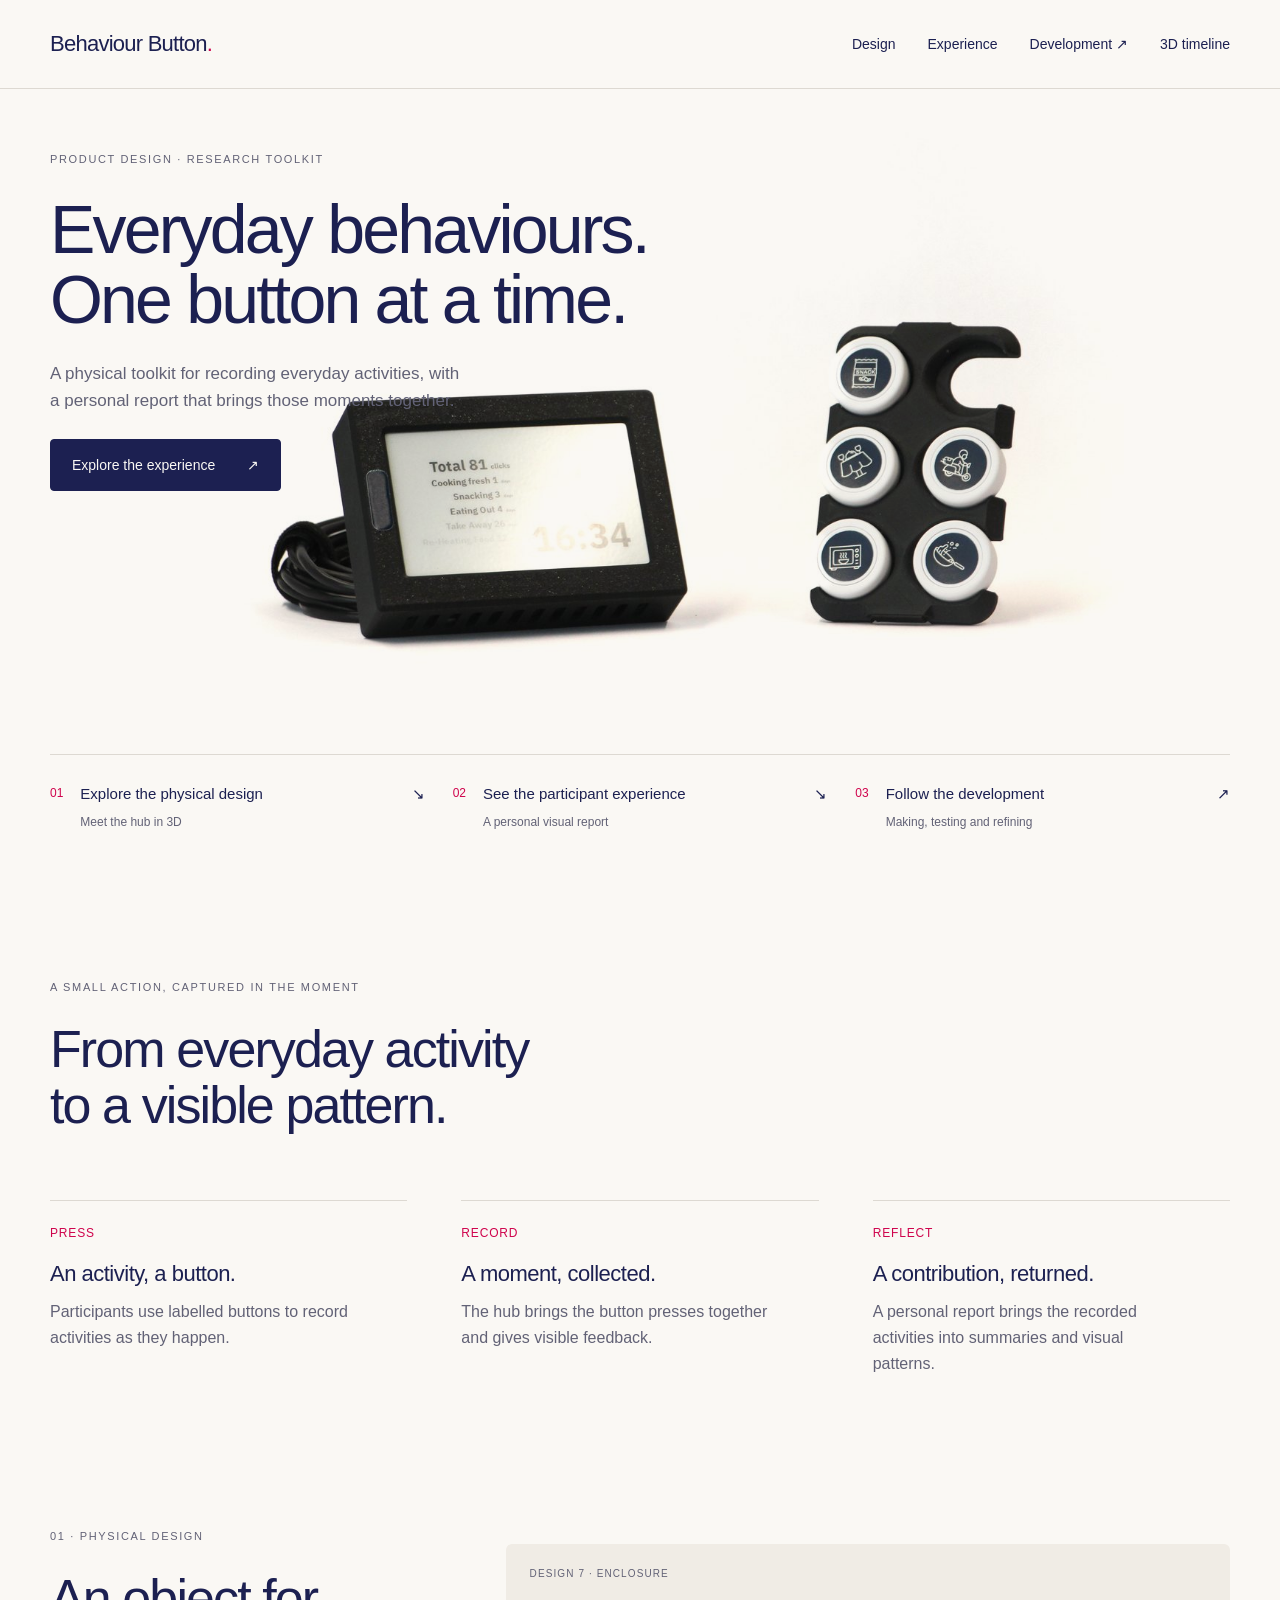
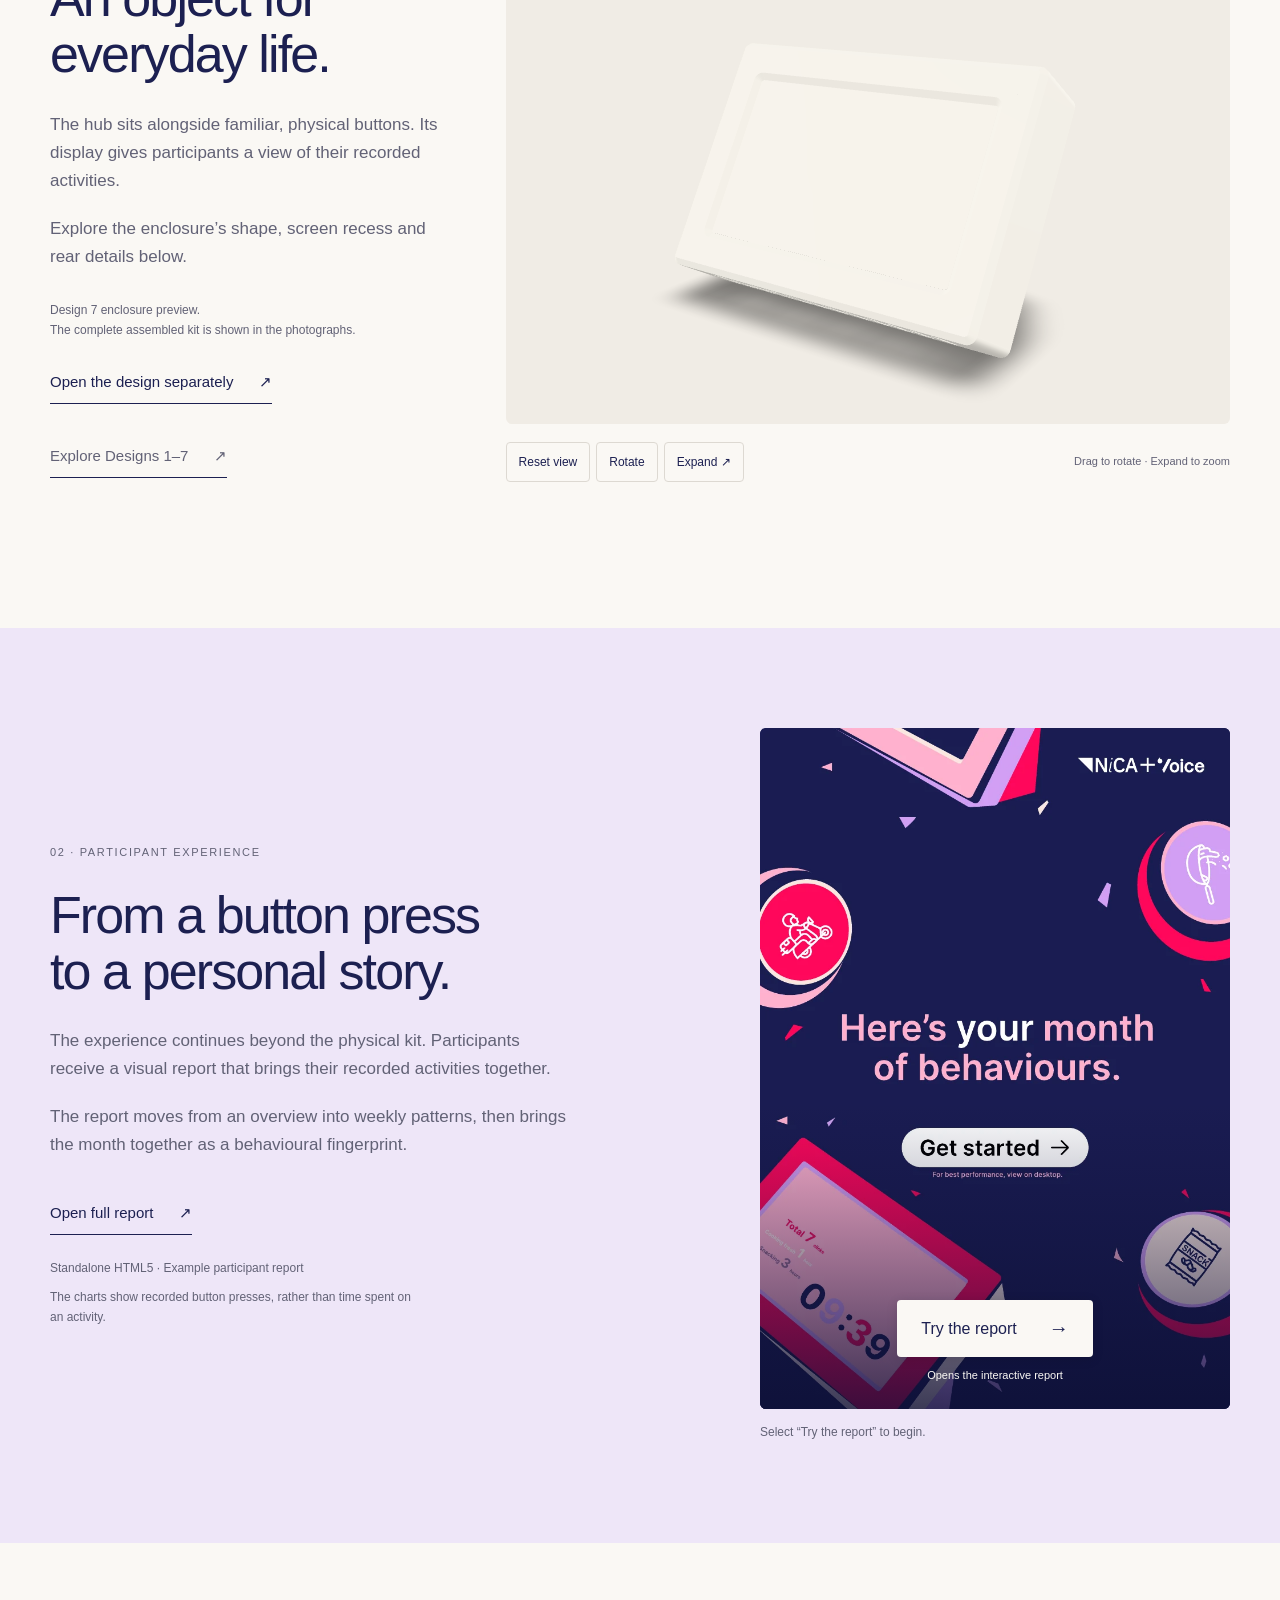
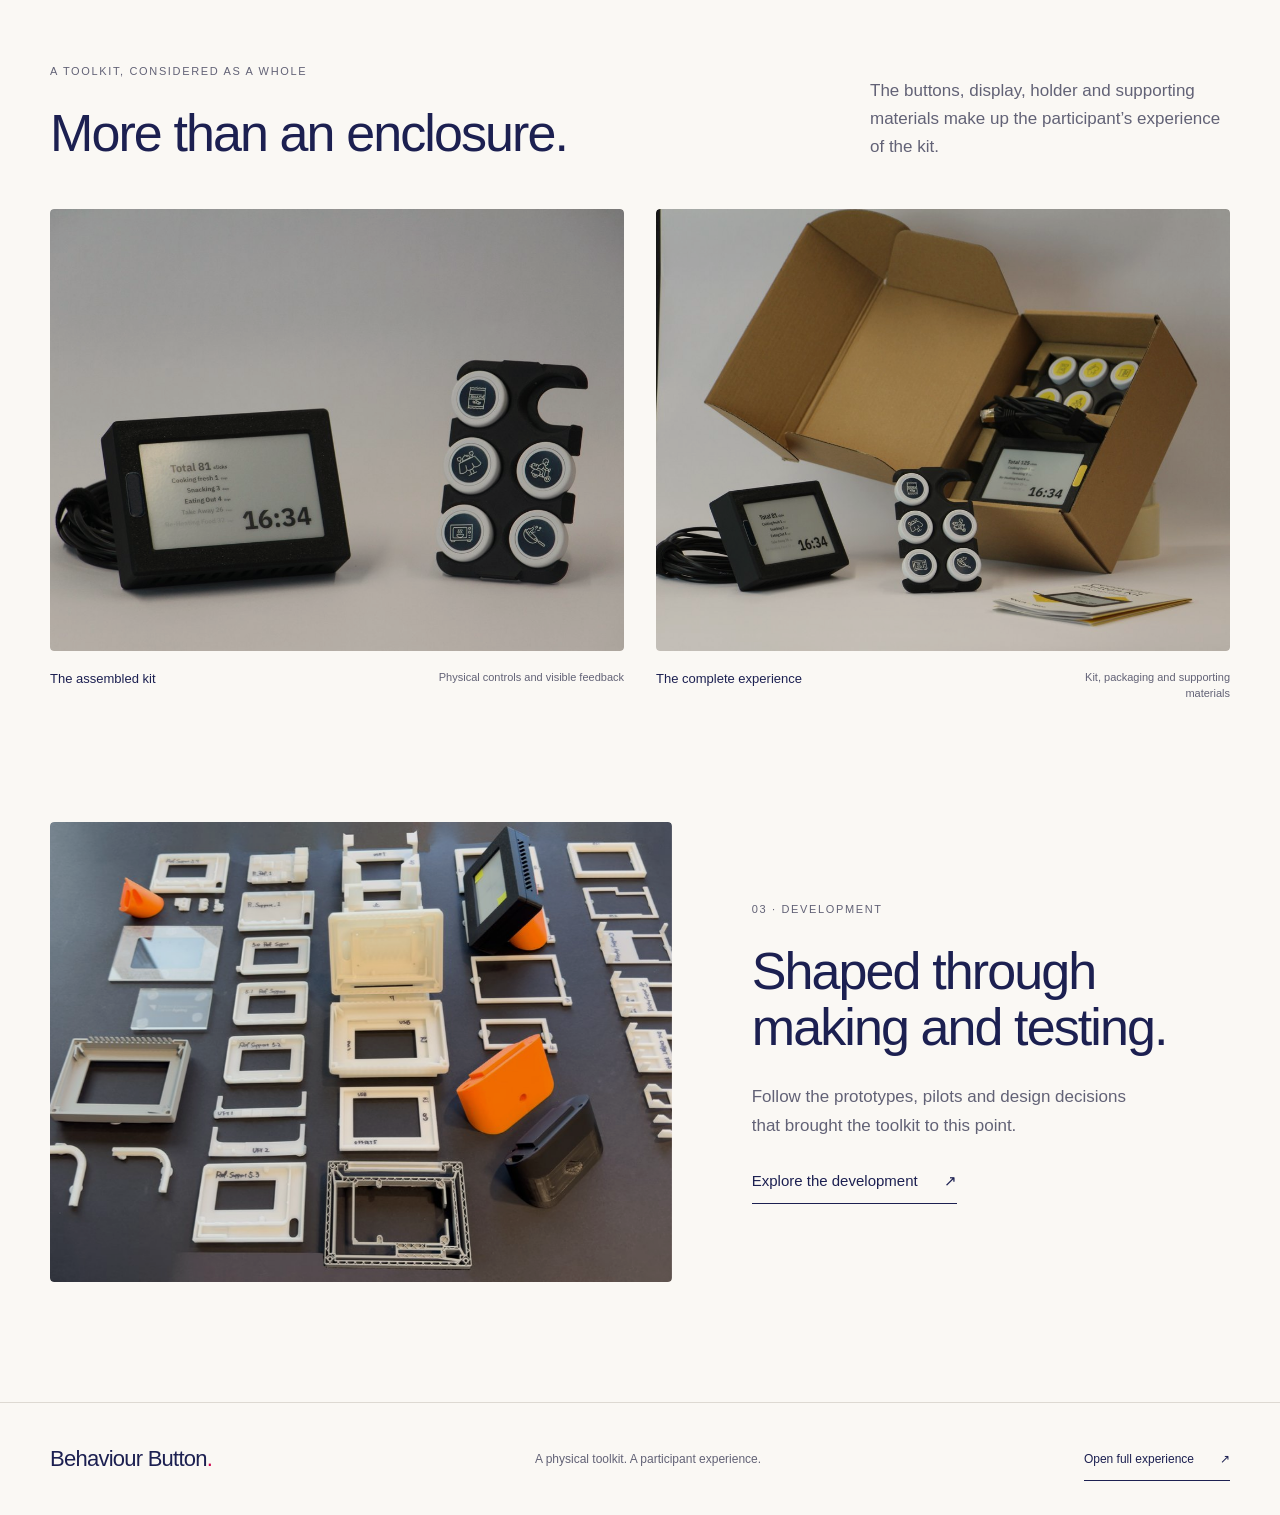
==== index.html @ 9b6cc9c0 "Publish Behaviour Button showcase" ====
<!doctype html>
<html lang="en">
<head>
  <meta charset="utf-8">
  <meta name="viewport" content="width=device-width, initial-scale=1">
  <meta name="theme-color" content="#faf8f4">
  <meta name="description" content="Explore the Behaviour Button: a physical research toolkit, its hub design and the personal reporting experience created for participants.">
  <title>Behaviour Button — Everyday behaviours, one button at a time</title>
  <link rel="icon" href="./assets/favicon.svg" type="image/svg+xml">
  <link rel="stylesheet" href="./assets/site.css">
  <script type="module" src="./assets/model-viewer.min.js"></script>
  <script type="module" src="./assets/site.js"></script>
  <script defer src="./assets/report-player.js?v=20261012-report"></script>
</head>
<body>
  <a class="skip-link" href="#main">Skip to content</a>
  <header class="site-header">
    <div class="container header-inner">
      <a class="brand" href="./index.html" aria-label="Behaviour Button home">Behaviour Button<span>.</span></a>
      <nav class="site-nav" aria-label="Project navigation">
        <a href="#design">Design</a>
        <a href="#experience">Experience</a>
        <a href="./development.html">Development <span aria-hidden="true">↗</span></a>
        <a href="./model-timeline.html">3D timeline</a>
      </nav>
    </div>
  </header>
  <main id="main">
    <section class="hero container" aria-labelledby="hero-title">
      <div class="hero-copy">
        <p class="eyebrow">Product design · Research toolkit</p>
        <h1 id="hero-title">Everyday behaviours.<br>One button at a time.</h1>
        <p class="hero-description">A physical toolkit for recording everyday activities, with a personal report that brings those moments together.</p>
        <a class="button" href="#experience">Explore the experience <span aria-hidden="true">↗</span></a>
      </div>
      <figure class="hero-visual">
        <img src="./assets/hero-1600.jpg" srcset="./assets/hero-900.jpg 900w, ./assets/hero-1600.jpg 1600w" sizes="(max-width: 640px) 100vw, 1180px" width="1600" height="1067" fetchpriority="high" alt="The finished Behaviour Button kit: a black hub with an e-ink display beside five labelled activity buttons.">
      </figure>
    </section>
    <nav class="chapter-nav container" aria-label="Explore the project">
      <a href="#design"><span class="chapter-number">01</span><span>Explore the physical design<small>Meet the hub in 3D</small></span><span class="chapter-arrow" aria-hidden="true">↘</span></a>
      <a href="#experience"><span class="chapter-number">02</span><span>See the participant experience<small>A personal visual report</small></span><span class="chapter-arrow" aria-hidden="true">↘</span></a>
      <a href="./development.html"><span class="chapter-number">03</span><span>Follow the development<small>Making, testing and refining</small></span><span class="chapter-arrow" aria-hidden="true">↗</span></a>
    </nav>
    <section class="how-section container" aria-labelledby="how-title">
      <div class="section-heading"><p class="eyebrow">A small action, captured in the moment</p><h2 class="section-title" id="how-title">From everyday activity<br>to a visible pattern.</h2></div>
      <div class="how-steps">
        <div class="how-step"><span class="step-label">Press</span><h3>An activity, a button.</h3><p>Participants use labelled buttons to record activities as they happen.</p></div>
        <div class="how-step"><span class="step-label">Record</span><h3>A moment, collected.</h3><p>The hub brings the button presses together and gives visible feedback.</p></div>
        <div class="how-step"><span class="step-label">Reflect</span><h3>A contribution, returned.</h3><p>A personal report brings the recorded activities into summaries and visual patterns.</p></div>
      </div>
    </section>
    <section id="design" class="design-section container" aria-labelledby="design-title">
      <div class="design-copy">
        <p class="eyebrow">01 · Physical design</p>
        <h2 class="section-title" id="design-title">An object for<br>everyday life.</h2>
        <p class="section-copy">The hub sits alongside familiar, physical buttons. Its display gives participants a view of their recorded activities.</p>
        <p class="section-copy">Explore the enclosure’s shape, screen recess and rear details below.</p>
        <p class="model-note">Design 7 enclosure preview.<br>The complete assembled kit is shown in the photographs.</p>
        <a class="text-link" href="./index.html#design" target="_blank" rel="noopener">Open the design separately <span aria-hidden="true">↗</span></a>
        <p class="model-note"><a class="text-link" href="./model-timeline.html">Explore Designs 1–7 <span aria-hidden="true">↗</span></a></p>
      </div>
      <div class="model-area">
        <div id="model-stage" class="model-stage">
          <model-viewer id="hub-model" src="./assets/design-7.glb" poster="./assets/model-poster.webp" alt="Interactive cream-coloured Design 7 hub enclosure, showing its screen recess, stand and rear ventilation." camera-controls disable-zoom disable-pan touch-action="pan-y" loading="lazy" camera-orbit="35deg 75deg 105%" field-of-view="30deg" min-camera-orbit="auto auto 55%" max-camera-orbit="auto auto 190%" shadow-intensity="1" shadow-softness="1" exposure="1" environment-image="neutral" interaction-prompt="none">
            <div slot="progress-bar" class="model-progress"><span></span></div>
          </model-viewer>
          <span class="model-caption">Design 7 · Enclosure</span>
          <button id="model-close" class="model-close" type="button">Close expanded view ×</button>
          <p class="model-fullscreen-help">Drag to rotate · Scroll or pinch to zoom</p>
          <p id="model-error" class="model-error" hidden>The interactive model could not load. You can still explore the kit in the photographs.</p>
        </div>
        <div class="model-toolbar" aria-label="Model controls">
          <div class="model-buttons"><button id="model-reset" type="button">Reset view</button><button id="model-rotate" type="button" aria-pressed="false">Rotate</button><button id="model-expand" type="button">Expand <span aria-hidden="true">↗</span></button></div>
          <p id="model-status" role="status">Drag to rotate · Expand to zoom</p>
        </div>
      </div>
    </section>
    <section id="experience" class="experience-section" aria-labelledby="experience-title">
      <div class="container experience-layout">
        <div class="experience-copy">
          <p class="eyebrow">02 · Participant experience</p>
          <h2 class="section-title" id="experience-title">From a button press<br>to a personal story.</h2>
          <p class="section-copy">The experience continues beyond the physical kit. Participants receive a visual report that brings their recorded activities together.</p>
          <p class="section-copy">The report moves from an overview into weekly patterns, then brings the month together as a behavioural fingerprint.</p>
          <a class="text-link" href="./report.html" target="_blank" rel="noopener">Open full report <span aria-hidden="true">↗</span></a>
          <p class="report-context">Standalone HTML5 · Example participant report</p>
          <p class="report-context">The charts show recorded button presses, rather than time spent on an activity.</p>
        </div>
        <div class="report-column">
          <div id="report-player" class="report-player">
            <div class="report-poster">
              <img src="./assets/report-cover.webp" width="824" height="1194" loading="lazy" alt="The report cover: Here’s your month of behaviours, with illustrated buttons and a hub.">
              <div class="report-start"><button id="report-load" type="button">Try the report <span aria-hidden="true">→</span></button><span>Opens the interactive report</span></div>
            </div>
            <div id="report-frame-slot"></div>
          </div>
          <p id="report-status" class="report-status" role="status">Select “Try the report” to begin.</p>
        </div>
      </div>
    </section>
    <section class="details-section container" aria-labelledby="details-title">
      <div class="details-heading"><div><p class="eyebrow">A toolkit, considered as a whole</p><h2 class="section-title" id="details-title">More than an enclosure.</h2></div><p class="section-copy">The buttons, display, holder and supporting materials make up the participant’s experience of the kit.</p></div>
      <div class="photo-pair">
        <figure><div class="photo-surface"><img src="./assets/product-detail.jpg" width="1200" height="800" loading="lazy" alt="A closer view of the Behaviour Button hub display and labelled activity buttons."></div><figcaption><span>The assembled kit</span><span>Physical controls and visible feedback</span></figcaption></figure>
        <figure><div class="photo-surface"><img src="./assets/kit-overview.jpg" width="1200" height="800" loading="lazy" alt="The Behaviour Button kit with its packaging and printed participant materials."></div><figcaption><span>The complete experience</span><span>Kit, packaging and supporting materials</span></figcaption></figure>
      </div>
    </section>
    <section class="development-teaser container" aria-labelledby="development-title">
      <a class="development-image" href="./development.html" aria-label="Explore the development of Behaviour Button"><img src="./assets/development-process.jpg" width="1200" height="680" loading="lazy" alt="A spread of physical Behaviour Button prototypes showing successive enclosure and kit designs."></a>
      <div><p class="eyebrow">03 · Development</p><h2 class="section-title" id="development-title">Shaped through<br>making and testing.</h2><p class="section-copy">Follow the prototypes, pilots and design decisions that brought the toolkit to this point.</p><a class="text-link" href="./development.html">Explore the development <span aria-hidden="true">↗</span></a></div>
    </section>
  </main>
  <footer class="site-footer"><div class="container footer-inner"><a class="brand" href="./index.html">Behaviour Button<span>.</span></a><p>A physical toolkit. A participant experience.</p><a class="text-link" href="./index.html" target="_blank" rel="noopener">Open full experience <span aria-hidden="true">↗</span></a></div></footer>
</body>
</html>
---- assets/site.css ----
:root{--paper:#faf8f4;--ink:#1c2051;--muted:#626276;--accent:#cf034c;--lavender:#eee6f8;--line:#ddd9d2;--content:1180px;font-family:Arial,Helvetica,sans-serif;color:var(--ink);background:var(--paper);font-synthesis:none;scroll-behavior:smooth}
*{box-sizing:border-box}body{margin:0}a{color:inherit;text-decoration:none}button{font:inherit;cursor:pointer}img{display:block;width:100%;height:auto}figure{margin:0}p{margin:0}button,a{-webkit-tap-highlight-color:transparent}button:focus-visible,a:focus-visible,model-viewer:focus-visible{outline:3px solid var(--accent);outline-offset:5px}[hidden]{display:none!important}
.container{width:min(calc(100% - 64px),var(--content));margin-inline:auto}.site-header{border-bottom:1px solid var(--line)}.header-inner{min-height:88px;display:flex;justify-content:space-between;align-items:center;gap:24px}.brand{font-size:22px;letter-spacing:-.75px;white-space:nowrap}.brand span{color:var(--accent)}.site-nav{display:flex;align-items:center;gap:32px;font-size:14px}.site-nav a{padding-block:16px}.site-nav a:hover,.site-nav a[aria-current=page]{color:var(--accent)}.skip-link{position:absolute;top:-80px;left:20px;background:var(--ink);color:var(--paper);padding:14px 20px;z-index:20}.skip-link:focus{top:14px}
.eyebrow{font-size:11px;font-weight:500;text-transform:uppercase;letter-spacing:.15em;line-height:1.5;color:var(--muted);margin:0 0 26px}.section-title{font-size:clamp(32px,4.4vw,52px);line-height:1.08;letter-spacing:-1.9px;font-weight:500;margin:0 0 28px}.section-copy{font-size:17px;line-height:1.65;color:var(--muted);max-width:520px;margin:0 0 20px}.button{background:var(--ink);color:var(--paper);border:1px solid var(--ink);border-radius:4px;padding:17px 21px;display:inline-flex;align-items:center;justify-content:space-between;gap:32px;font-size:14px;min-height:50px;transition:background .18s,color .18s,border-color .18s}.button:hover{background:var(--accent);border-color:var(--accent);color:#fff}.button-secondary{background:transparent;color:var(--ink);border-color:var(--line)}.text-link{display:inline-flex;align-items:center;gap:26px;font-size:15px;line-height:1.5;min-height:44px;border-bottom:1px solid var(--ink);padding-block:6px}.text-link:hover{color:var(--accent);border-color:var(--accent)}
.hero{position:relative;isolation:isolate;min-height:665px;display:grid;align-items:start}.hero-copy,.hero-visual{grid-area:1/1}.hero-copy{padding-top:62px;z-index:1;max-width:640px;pointer-events:none}.hero-copy a{pointer-events:auto}.hero h1{font-size:clamp(42px,5.5vw,68px);font-weight:500;line-height:1.04;letter-spacing:-2.8px;margin:0 0 25px}.hero-description{font-size:17px;line-height:1.6;max-width:410px;color:var(--muted);margin-bottom:25px}.hero-visual{align-self:end;width:100%;height:665px;mix-blend-mode:multiply}.hero-visual img{width:100%;height:100%;object-fit:cover;object-position:50% 100%}
.chapter-nav{display:grid;grid-template-columns:repeat(3,minmax(0,1fr));gap:28px;border-top:1px solid var(--line);padding-block:28px}.chapter-nav a{display:flex;gap:17px;align-items:flex-start;line-height:1.4;font-size:15px;position:relative}.chapter-number{color:var(--accent);font-size:12px;padding-top:2px}.chapter-nav small{display:block;font-size:12px;color:var(--muted);margin-top:10px}.chapter-arrow{margin-left:auto}.chapter-nav a:hover{color:var(--accent)}
.how-section{padding-block:120px 100px}.section-heading{display:flex;flex-direction:column}.how-steps{display:grid;grid-template-columns:repeat(3,minmax(0,1fr));gap:54px;margin-top:38px}.how-step{border-top:1px solid var(--line);padding-top:22px}.step-label{color:var(--accent);font-size:12px;letter-spacing:.07em;text-transform:uppercase}.how-step h3{font-size:22px;letter-spacing:-.5px;font-weight:500;margin:20px 0 12px}.how-step p{font-size:16px;color:var(--muted);line-height:1.65;max-width:310px}
.design-section{display:grid;grid-template-columns:1fr 1.85fr;align-items:center;gap:64px;padding-block:50px 130px;scroll-margin-top:40px}.model-note{color:var(--muted);font-size:12px;line-height:1.65;margin:30px 0 20px}.model-area{min-width:0}.model-stage{height:480px;position:relative;overflow:hidden;background:#f0ece5;border-radius:6px}.model-stage model-viewer{width:100%;height:100%;--poster-color:#f0ece5;--progress-bar-color:var(--accent)}.model-caption{position:absolute;top:24px;left:24px;font-size:10px;letter-spacing:.11em;text-transform:uppercase;color:var(--muted);pointer-events:none}.model-error{position:absolute;inset:0;display:grid;place-content:center;text-align:center;background:#f0ece5;padding:30px;font-size:15px;line-height:1.6}.model-toolbar{display:flex;align-items:flex-start;justify-content:space-between;gap:16px;padding-top:18px}.model-buttons{display:flex;gap:6px;flex-wrap:wrap}.model-buttons button{background:transparent;border:1px solid var(--line);padding:9px 12px;min-height:40px;color:var(--ink);border-radius:4px;font-size:12px}.model-buttons button:hover{border-color:var(--ink)}.model-buttons button[aria-pressed=true]{background:var(--ink);color:var(--paper);border-color:var(--ink)}#model-status{font-size:11px;color:var(--muted);line-height:1.65;max-width:175px;text-align:right;padding-top:10px}.model-stage:fullscreen{height:100%;width:100%;border-radius:0}.model-stage:fullscreen .model-caption{font-size:14px;top:32px;left:32px}.model-progress{height:3px;background:transparent;position:absolute;bottom:0;left:0;right:0}.model-progress span{display:block;height:100%;background:var(--accent);transform-origin:left;transform:scaleX(0)}
.experience-section{background:var(--lavender);padding-block:100px;scroll-margin-top:0}.experience-layout{display:grid;grid-template-columns:1fr 1fr;align-items:center;gap:100px}.experience-copy .section-title{max-width:540px}.experience-copy .text-link{margin-top:12px}.report-context{font-size:12px;line-height:1.6;color:var(--muted);max-width:365px;margin-top:24px}.report-context+.report-context{margin-top:10px}.report-column{width:100%;max-width:470px;justify-self:end}.report-player{position:relative;aspect-ratio:824/1194;background:#1c2051;overflow:hidden;border-radius:6px}.report-poster{height:100%;position:relative}.report-poster img{height:100%;object-fit:cover}.report-start{position:absolute;inset:0;display:flex;flex-direction:column;justify-content:flex-end;align-items:center;gap:12px;padding:28px;background:linear-gradient(transparent 55%,rgba(12,15,52,.8));pointer-events:none}.report-start button{border:0;background:#faf8f4;color:var(--ink);font-size:16px;padding:17px 24px;min-height:54px;border-radius:4px;display:flex;gap:32px;align-items:center;pointer-events:auto;box-shadow:0 2px 12px rgba(0,0,0,.12)}.report-start button:hover{background:#ffb5d0}.report-start span{font-size:11px;color:#faf8f4}.report-start button>span{font-size:20px;color:inherit}#report-frame-slot{height:100%}.report-frame{height:100%;width:100%;border:0;display:block}.report-status{font-size:12px;line-height:1.6;color:var(--muted);margin-top:14px}.report-reload{border:0;border-bottom:1px solid var(--ink);background:transparent;color:var(--ink);font-size:12px;padding:8px 0;min-height:40px;margin-top:5px}
.details-section{padding-block:120px}.details-heading{display:flex;justify-content:space-between;align-items:flex-end;gap:60px;margin-bottom:48px}.details-heading .section-title{margin-bottom:0}.details-heading>.section-copy{max-width:360px;margin-bottom:0}.photo-pair{display:grid;grid-template-columns:repeat(2,minmax(0,1fr));gap:32px}.photo-surface{aspect-ratio:1.3;background:#f0ece5;overflow:hidden;border-radius:4px}.photo-surface img{height:100%;object-fit:cover;object-position:center;mix-blend-mode:multiply}.photo-pair figcaption{display:flex;justify-content:space-between;gap:20px;font-size:13px;line-height:1.5;margin-top:18px}.photo-pair figcaption span+span{color:var(--muted);font-size:11px;text-align:right;max-width:190px}
.development-teaser{display:grid;grid-template-columns:1.3fr 1fr;align-items:center;gap:80px;padding-block:0 120px}.development-image{background:#f0ece5;border-radius:4px;overflow:hidden;aspect-ratio:1.35}.development-image img{height:100%;object-fit:cover;mix-blend-mode:multiply}.development-teaser .section-copy{max-width:380px}.site-footer{border-top:1px solid var(--line);padding-block:34px}.footer-inner{display:flex;justify-content:space-between;align-items:center;gap:24px}.footer-inner p{font-size:12px;color:var(--muted)}.footer-inner .text-link{font-size:12px}
@media(min-width:1500px){.hero{min-height:715px}.hero-visual{height:715px}.hero-copy{padding-top:80px}}
@media(max-width:1050px){.hero h1{font-size:57px}.hero{min-height:650px}.hero-visual{height:650px}.hero-copy{max-width:580px}.design-section{grid-template-columns:1fr 1.6fr;gap:36px}.experience-layout{gap:48px}.chapter-nav a{font-size:13px;gap:12px}.chapter-arrow{display:none}.how-steps{gap:32px}.development-teaser{gap:44px}.model-toolbar{flex-direction:column}#model-status{text-align:left;max-width:none;padding-top:0}}
@media(max-width:760px){.container{width:calc(100% - 40px)}.header-inner{min-height:104px;flex-wrap:wrap;justify-content:flex-start;gap:2px;padding-block:18px}.brand{font-size:21px}.site-nav{width:100%;gap:25px;font-size:13px}.site-nav a{padding-block:12px}.eyebrow{margin-bottom:22px;font-size:10px}.hero{display:flex;flex-direction:column;min-height:0}.hero-copy{padding-top:42px;max-width:100%;pointer-events:auto}.hero h1{font-size:clamp(38px,7.7vw,58px);letter-spacing:-1.8px}.hero-description{font-size:16px;max-width:440px}.hero-visual{height:auto;aspect-ratio:1.3;margin-top:-8px}.hero-visual img{object-position:center bottom}.chapter-nav{grid-template-columns:1fr;gap:0;padding-block:10px}.chapter-nav a{padding-block:18px;font-size:15px;gap:18px}.chapter-nav small{margin-top:5px}.chapter-arrow{display:block}.chapter-nav a+a{border-top:1px solid var(--line)}.chapter-number{min-width:20px}.how-section{padding-block:80px 64px}.section-title{font-size:clamp(34px,6vw,46px);letter-spacing:-1.3px}.section-copy{font-size:16px}.how-steps{grid-template-columns:1fr;gap:25px;margin-top:22px}.how-step{display:grid;grid-template-columns:66px 1fr;column-gap:18px;padding-top:22px}.step-label{grid-row:1/3;padding-top:5px}.how-step h3{font-size:20px;margin:0 0 10px}.how-step p{max-width:100%;font-size:15px;grid-column:2}.design-section{grid-template-columns:1fr;gap:32px;padding-block:30px 80px}.design-copy .section-copy{max-width:500px}.model-note{margin-top:20px}.model-stage{height:420px}.model-toolbar{flex-direction:row;flex-wrap:wrap}.model-buttons button{min-height:44px;padding:10px 13px}.experience-section{padding-block:70px}.experience-layout{grid-template-columns:1fr;gap:40px}.experience-copy .section-title{max-width:500px}.report-column{justify-self:start;max-width:440px}.report-context{margin-top:20px}.details-section{padding-block:80px}.details-heading{display:block;margin-bottom:35px}.details-heading .section-title{margin-bottom:24px}.details-heading>.section-copy{max-width:500px}.photo-pair{grid-template-columns:1fr;gap:35px}.photo-surface{aspect-ratio:1.5}.development-teaser{grid-template-columns:1fr;gap:36px;padding-bottom:80px}.development-image{aspect-ratio:1.5}.footer-inner{align-items:flex-start;flex-direction:column;gap:16px}}
@media(max-width:400px){.hero h1{font-size:38px}.hero-visual{aspect-ratio:1.2}.model-stage{height:350px}.model-caption{left:16px;top:18px}.model-toolbar{gap:10px}.report-start{padding:20px}.report-start span{font-size:10px}.photo-pair figcaption{flex-direction:column;gap:4px}.photo-pair figcaption span+span{text-align:left;max-width:none}}
@media(prefers-reduced-motion:reduce){:root{scroll-behavior:auto}*,*::before,*::after{transition:none!important;animation:none!important}}
.hero{background:var(--paper)}.model-close{display:none}.model-stage:fullscreen .model-close{display:block;position:absolute;right:24px;top:24px;background:var(--paper);color:var(--ink);border:1px solid var(--line);border-radius:4px;min-height:44px;padding:12px 16px;font-size:14px;z-index:2}
.model-fullscreen-help{display:none}.model-stage:fullscreen .model-fullscreen-help{display:block;position:absolute;bottom:28px;left:32px;font-size:14px;color:var(--muted);pointer-events:none}
@media(max-width:760px){.site-nav{justify-content:space-between;gap:10px;font-size:12px}.site-nav a{white-space:nowrap}}
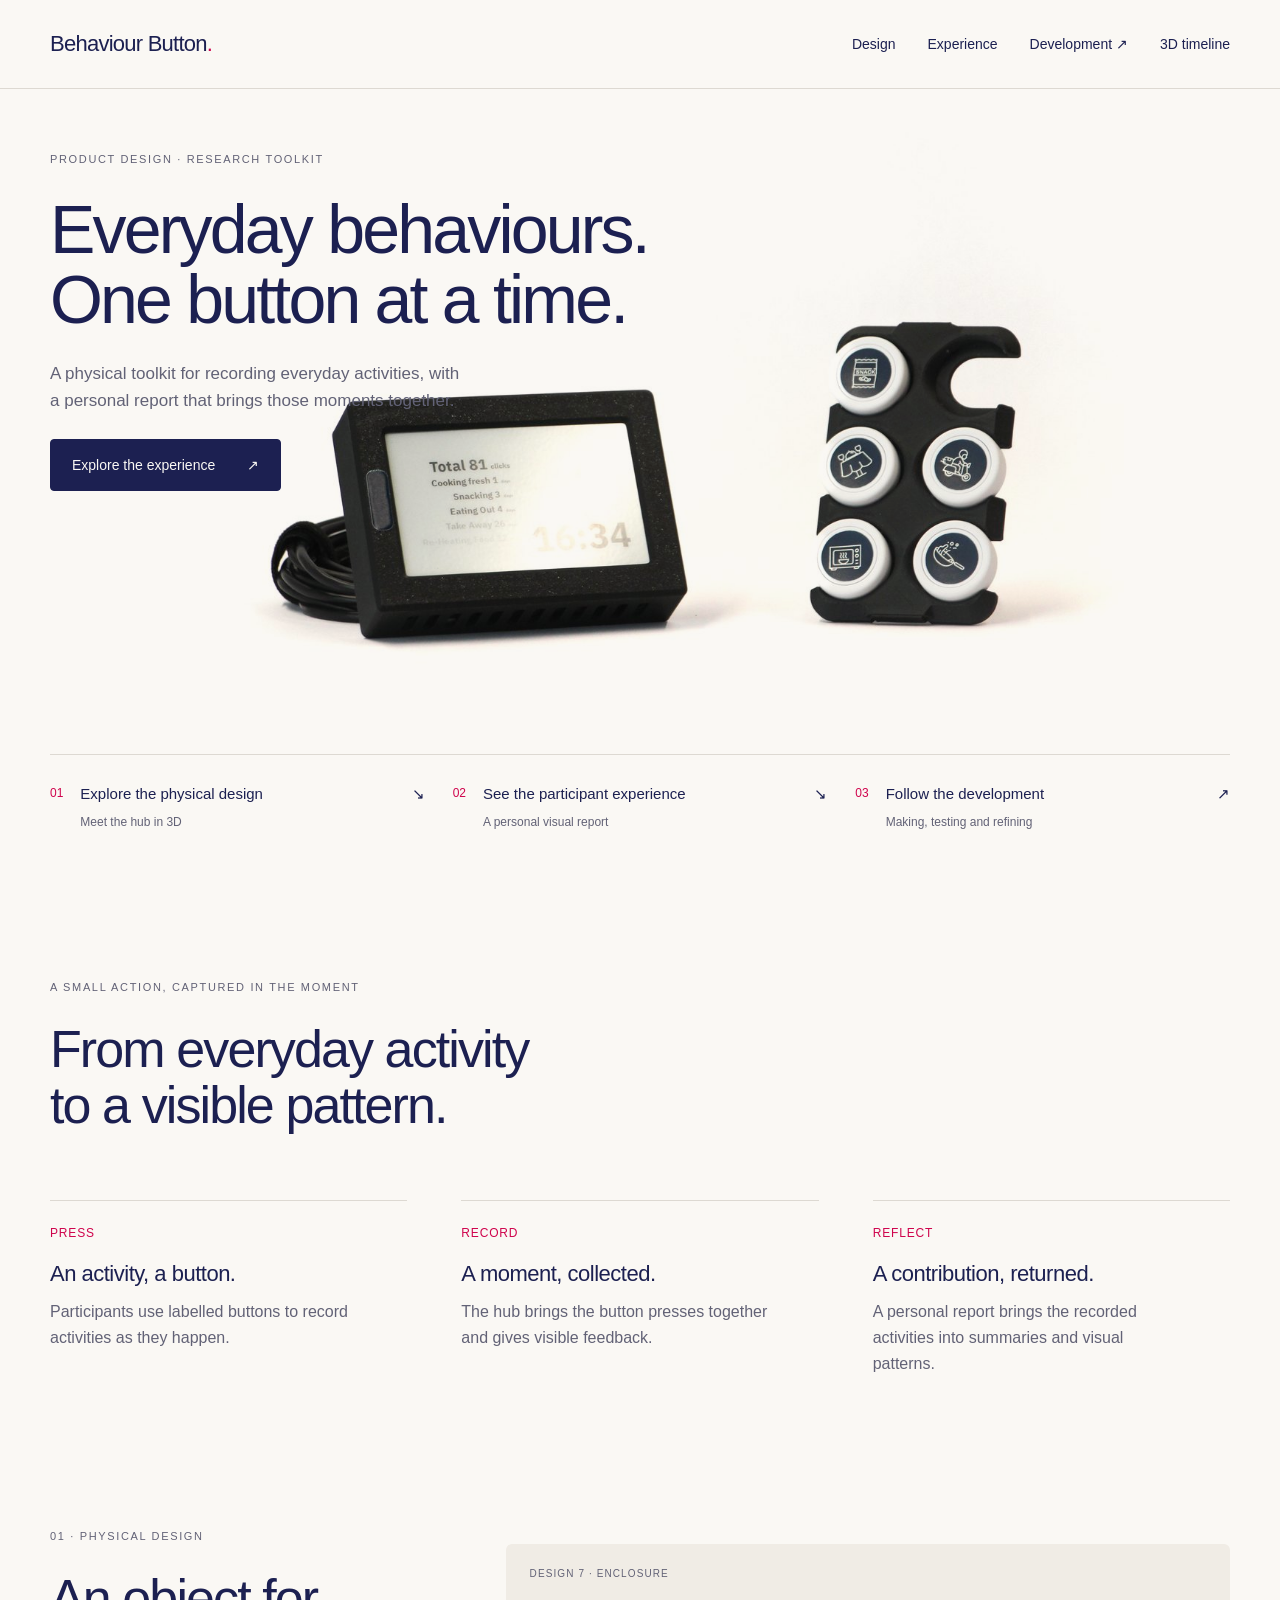
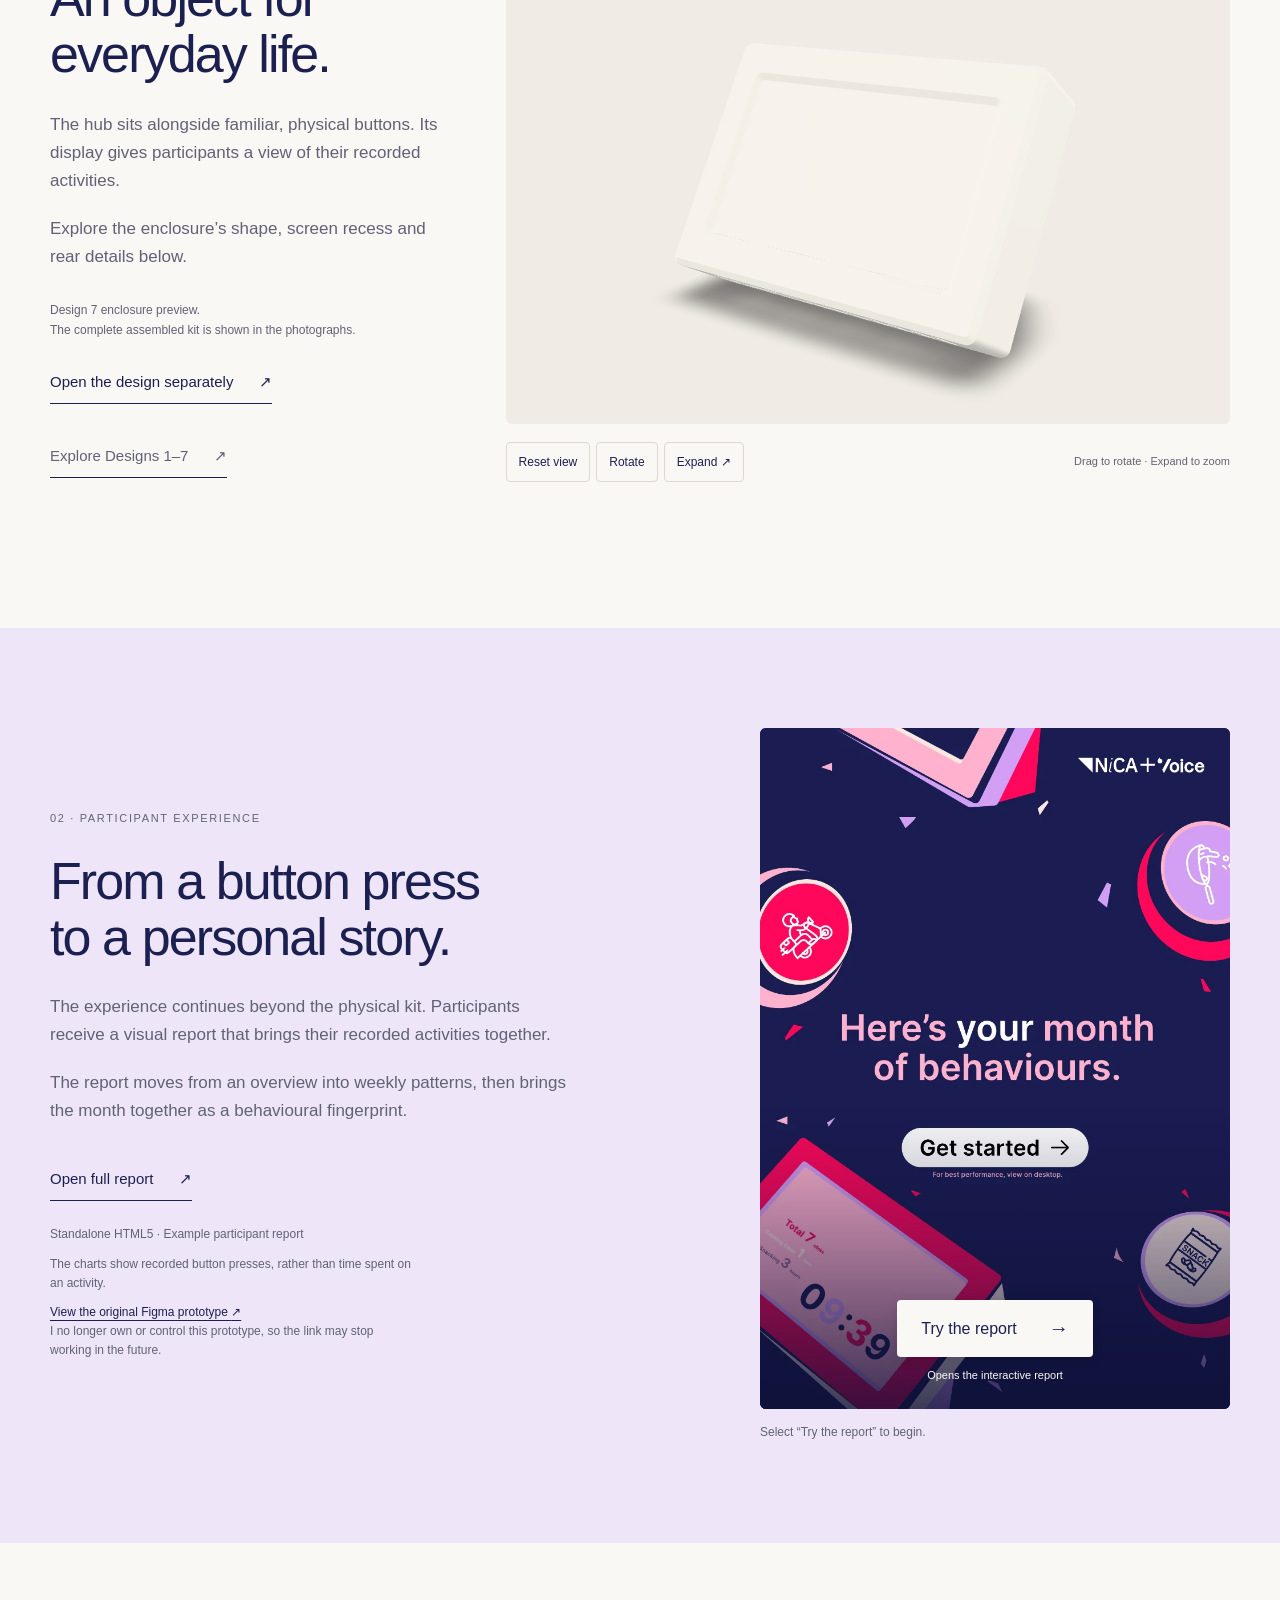
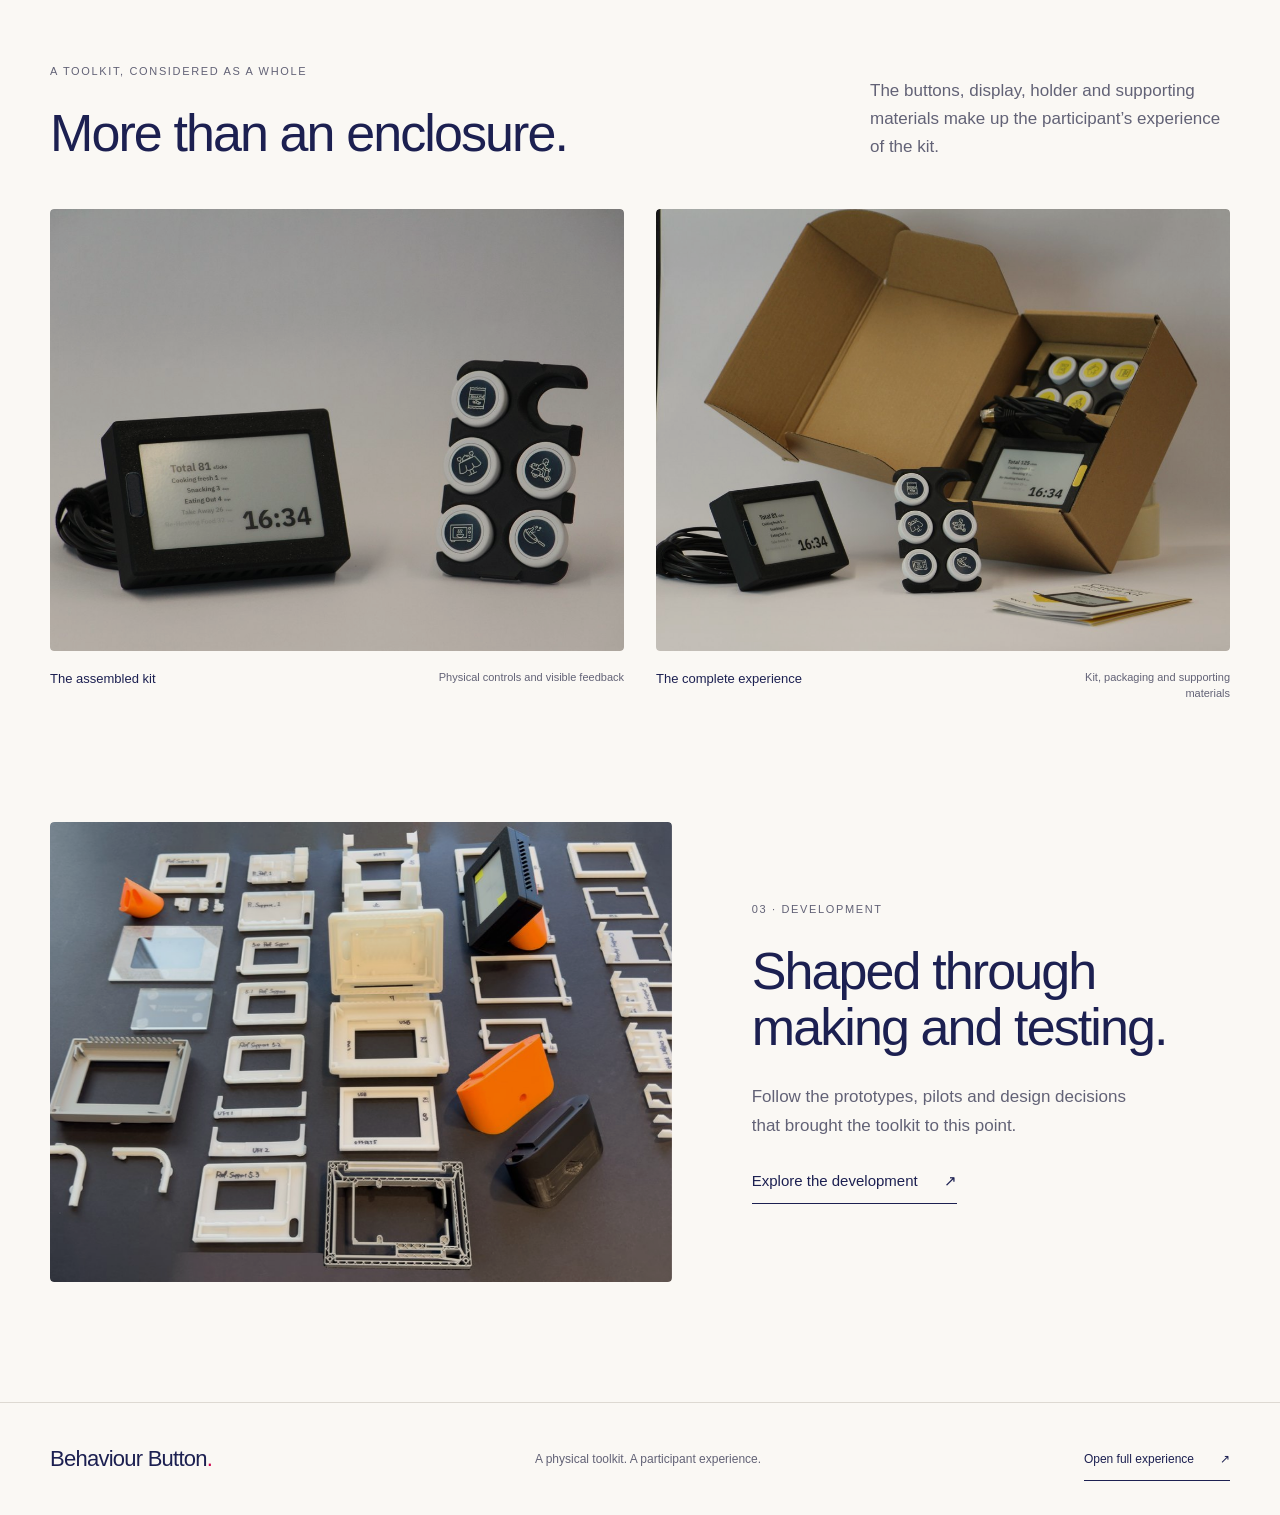
==== commit 7e6d78d2: "Link original Figma prototype with availability note" ====
--- a/index.html
+++ b/index.html
@@ -86,6 +86,7 @@
           <a class="text-link" href="./report.html" target="_blank" rel="noopener">Open full report <span aria-hidden="true">↗</span></a>
           <p class="report-context">Standalone HTML5 · Example participant report</p>
           <p class="report-context">The charts show recorded button presses, rather than time spent on an activity.</p>
+          <p class="report-context report-source"><a href="https://www.figma.com/proto/FdPWhX817xo9KSate4ngCC/Hub02-TN?node-id=1-2303&amp;starting-point-node-id=1%3A2303&amp;scaling=scale-down&amp;content-scaling=fixed" target="_blank" rel="noopener noreferrer">View the original Figma prototype <span aria-hidden="true">↗</span></a><br>I no longer own or control this prototype, so the link may stop working in the future.</p>
         </div>
         <div class="report-column">
           <div id="report-player" class="report-player">
--- a/assets/site.css
+++ b/assets/site.css
@@ -1,5 +1,6 @@
 :root{--paper:#faf8f4;--ink:#1c2051;--muted:#626276;--accent:#cf034c;--lavender:#eee6f8;--line:#ddd9d2;--content:1180px;font-family:Arial,Helvetica,sans-serif;color:var(--ink);background:var(--paper);font-synthesis:none;scroll-behavior:smooth}
 *{box-sizing:border-box}body{margin:0}a{color:inherit;text-decoration:none}button{font:inherit;cursor:pointer}img{display:block;width:100%;height:auto}figure{margin:0}p{margin:0}button,a{-webkit-tap-highlight-color:transparent}button:focus-visible,a:focus-visible,model-viewer:focus-visible{outline:3px solid var(--accent);outline-offset:5px}[hidden]{display:none!important}
+.report-source a{color:var(--ink);text-decoration:underline;text-underline-offset:4px}.report-source a:hover{color:var(--accent)}
 .container{width:min(calc(100% - 64px),var(--content));margin-inline:auto}.site-header{border-bottom:1px solid var(--line)}.header-inner{min-height:88px;display:flex;justify-content:space-between;align-items:center;gap:24px}.brand{font-size:22px;letter-spacing:-.75px;white-space:nowrap}.brand span{color:var(--accent)}.site-nav{display:flex;align-items:center;gap:32px;font-size:14px}.site-nav a{padding-block:16px}.site-nav a:hover,.site-nav a[aria-current=page]{color:var(--accent)}.skip-link{position:absolute;top:-80px;left:20px;background:var(--ink);color:var(--paper);padding:14px 20px;z-index:20}.skip-link:focus{top:14px}
 .eyebrow{font-size:11px;font-weight:500;text-transform:uppercase;letter-spacing:.15em;line-height:1.5;color:var(--muted);margin:0 0 26px}.section-title{font-size:clamp(32px,4.4vw,52px);line-height:1.08;letter-spacing:-1.9px;font-weight:500;margin:0 0 28px}.section-copy{font-size:17px;line-height:1.65;color:var(--muted);max-width:520px;margin:0 0 20px}.button{background:var(--ink);color:var(--paper);border:1px solid var(--ink);border-radius:4px;padding:17px 21px;display:inline-flex;align-items:center;justify-content:space-between;gap:32px;font-size:14px;min-height:50px;transition:background .18s,color .18s,border-color .18s}.button:hover{background:var(--accent);border-color:var(--accent);color:#fff}.button-secondary{background:transparent;color:var(--ink);border-color:var(--line)}.text-link{display:inline-flex;align-items:center;gap:26px;font-size:15px;line-height:1.5;min-height:44px;border-bottom:1px solid var(--ink);padding-block:6px}.text-link:hover{color:var(--accent);border-color:var(--accent)}
 .hero{position:relative;isolation:isolate;min-height:665px;display:grid;align-items:start}.hero-copy,.hero-visual{grid-area:1/1}.hero-copy{padding-top:62px;z-index:1;max-width:640px;pointer-events:none}.hero-copy a{pointer-events:auto}.hero h1{font-size:clamp(42px,5.5vw,68px);font-weight:500;line-height:1.04;letter-spacing:-2.8px;margin:0 0 25px}.hero-description{font-size:17px;line-height:1.6;max-width:410px;color:var(--muted);margin-bottom:25px}.hero-visual{align-self:end;width:100%;height:665px;mix-blend-mode:multiply}.hero-visual img{width:100%;height:100%;object-fit:cover;object-position:50% 100%}
